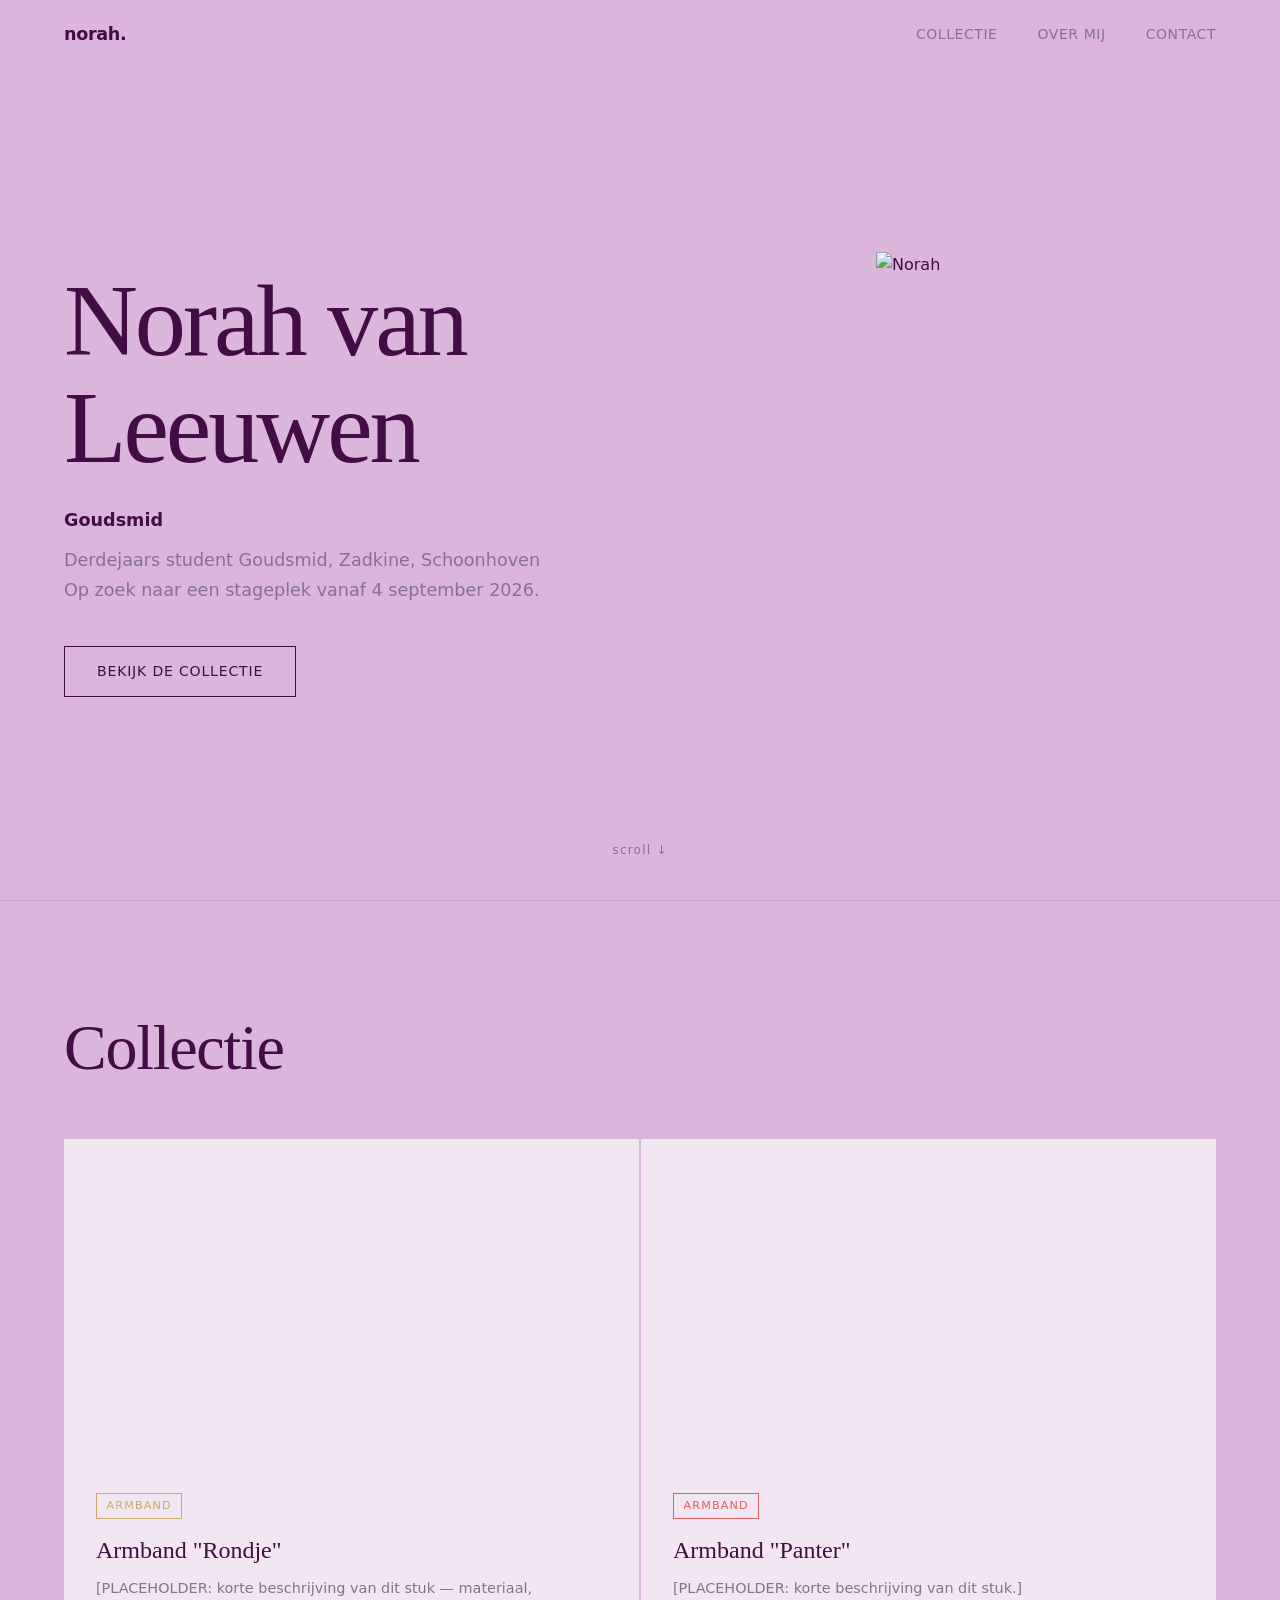
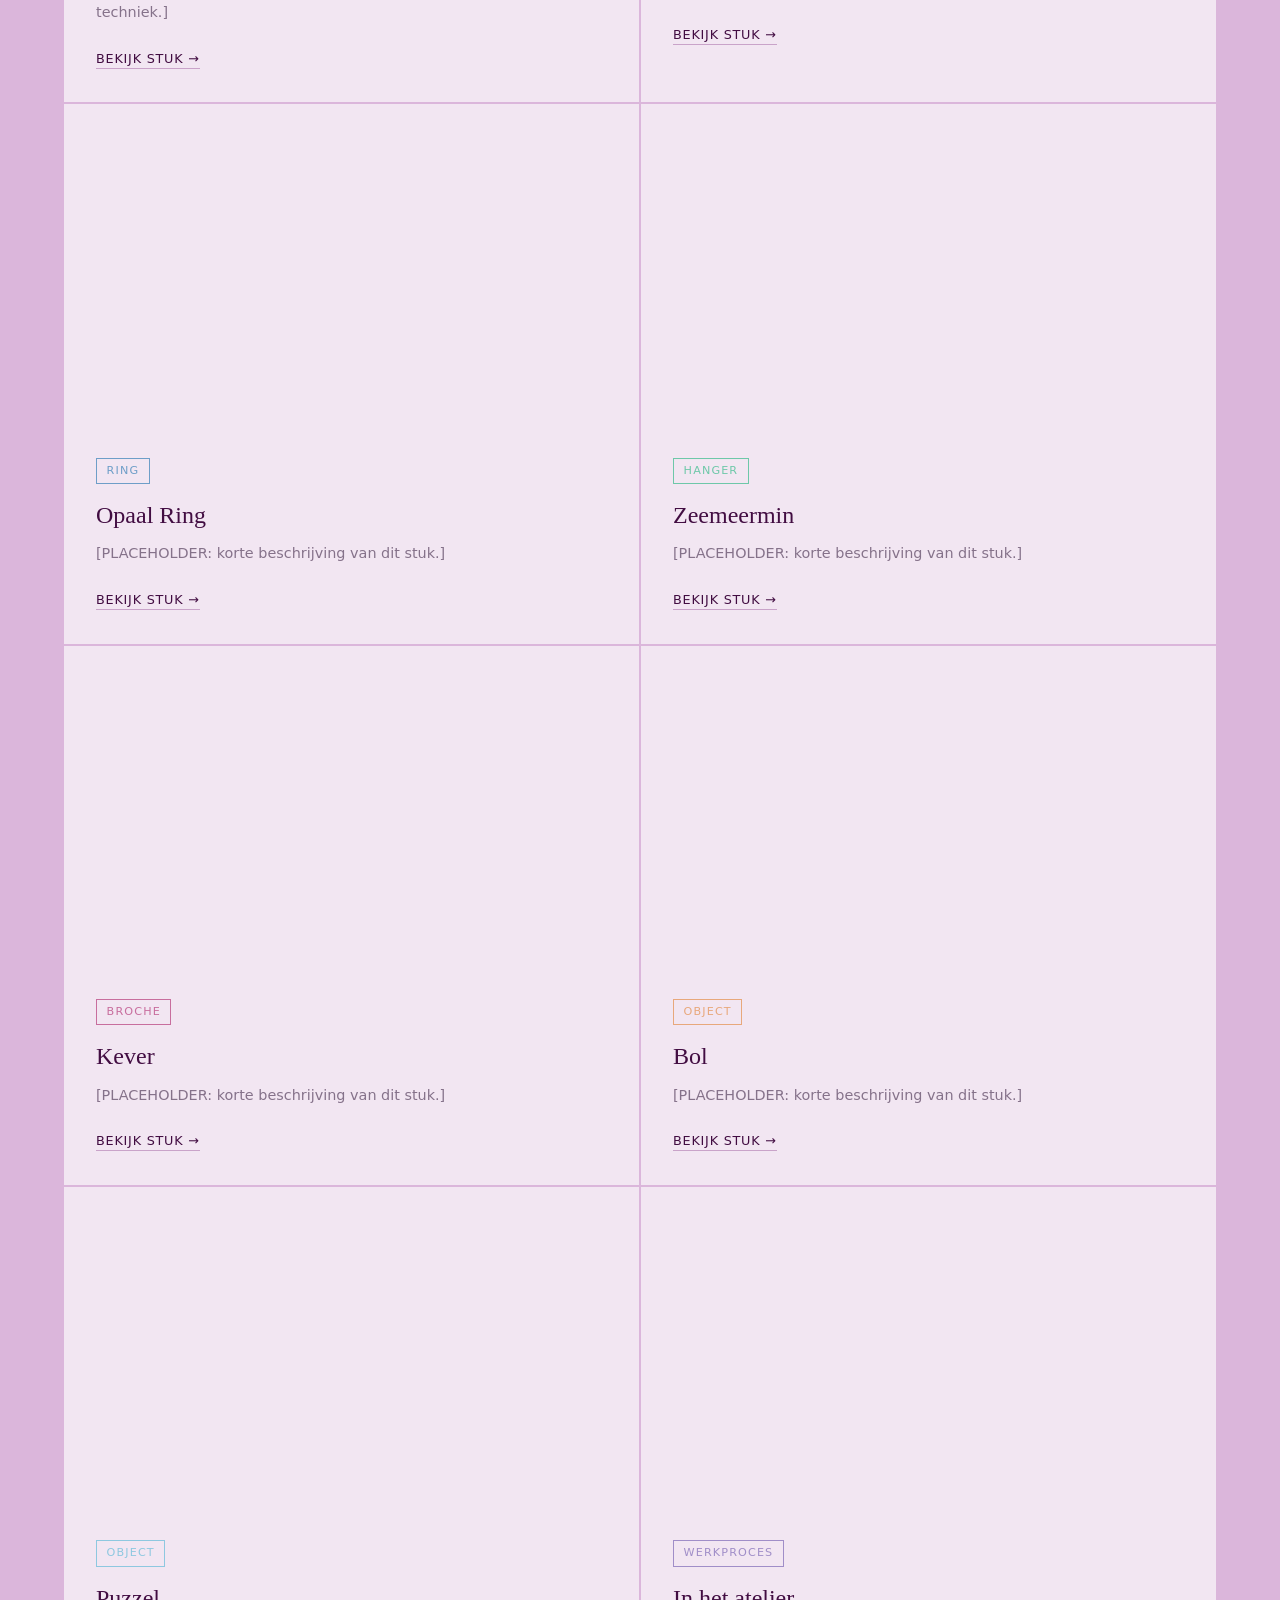
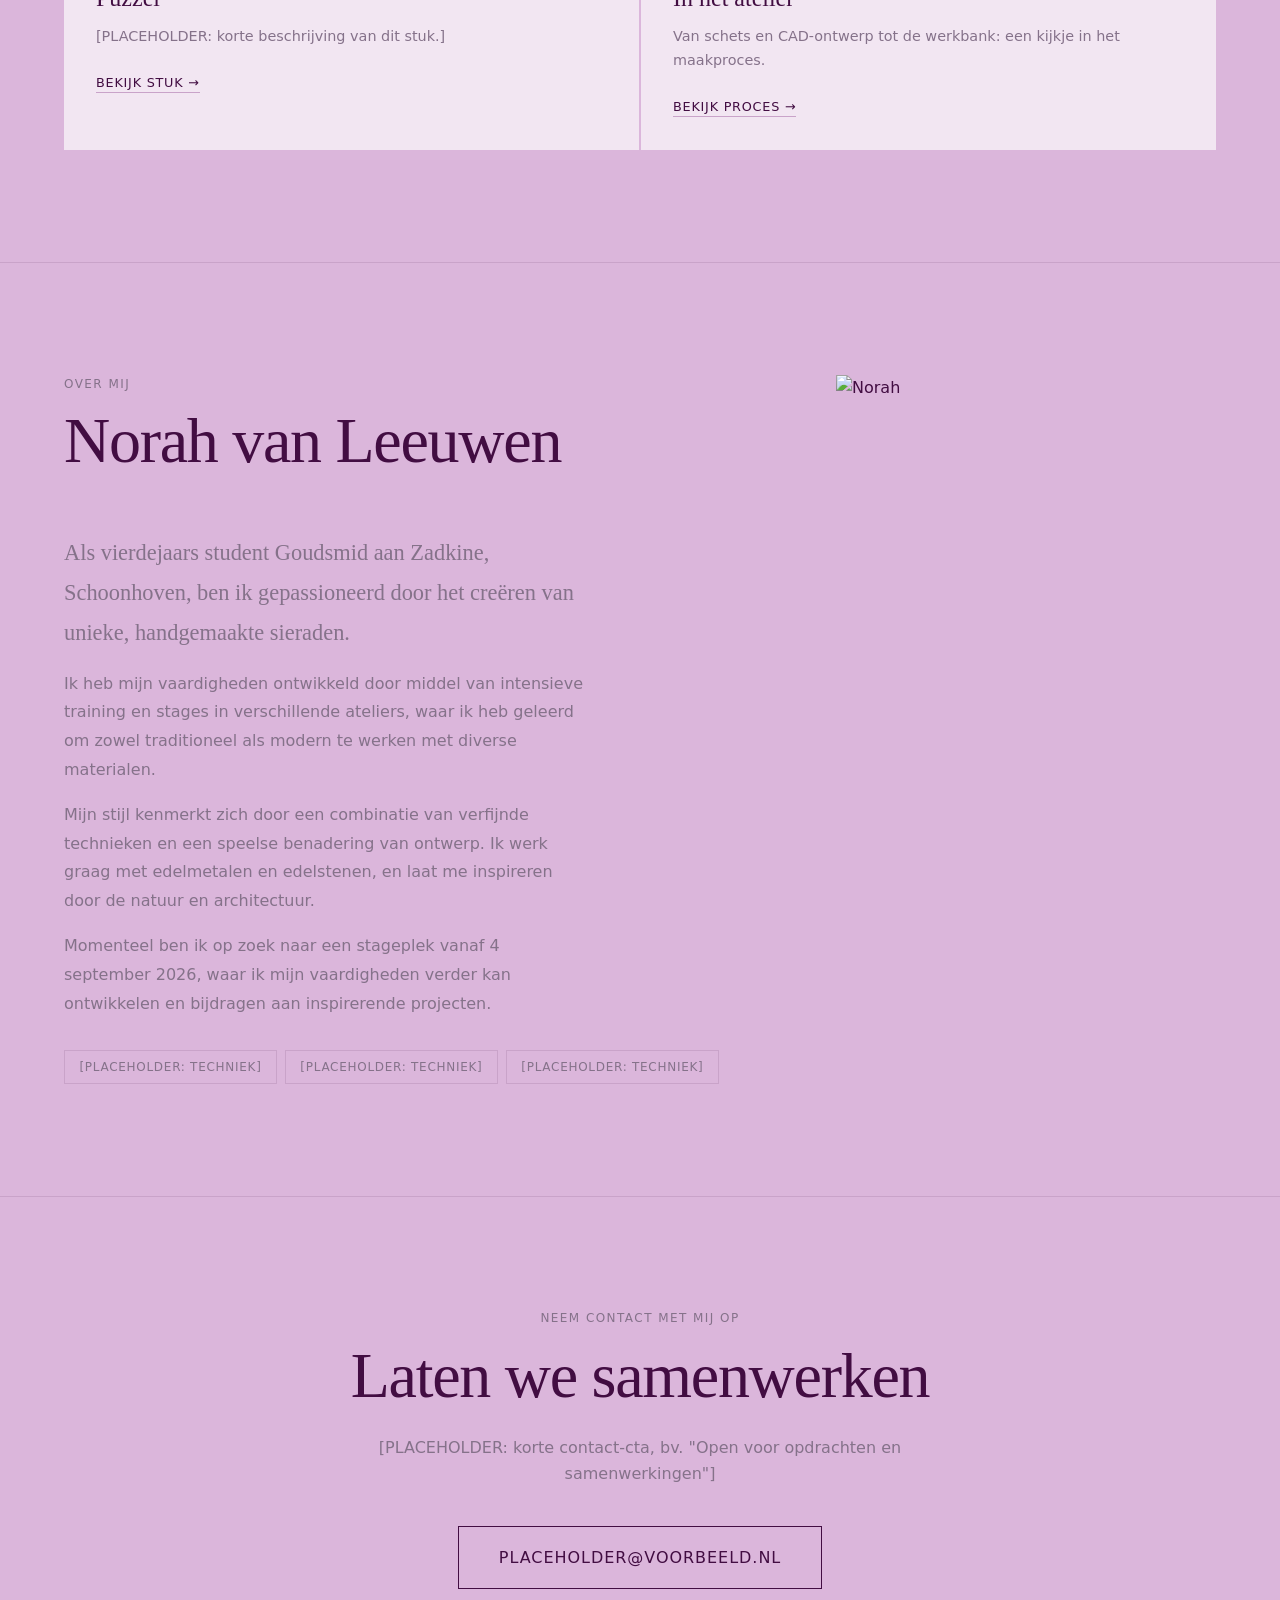
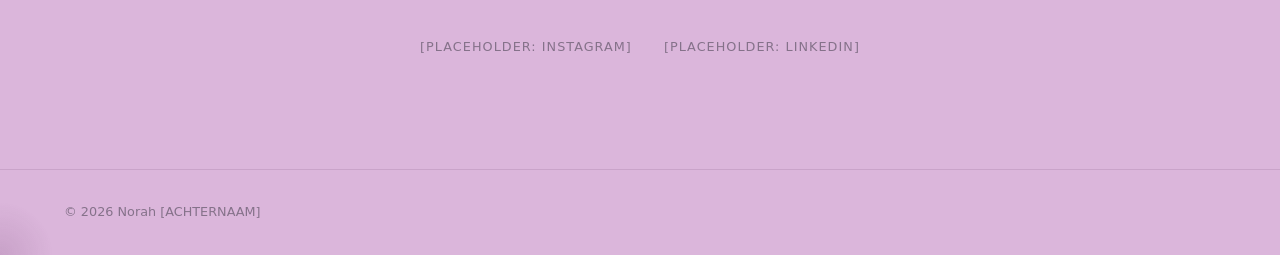
==== index.html @ fa32efac "v1ImgsMissing" ====
<!DOCTYPE html>
<html lang="nl">
   <head>
      <meta charset="UTF-8" />
      <meta name="viewport" content="width=device-width, initial-scale=1.0" />
      <title>Portfolio — Norah [ACHTERNAAM]</title>
      <link rel="stylesheet" href="style.css" />
   </head>
   <body>
      <!-- NAV -->
      <nav>
         <span class="nav-logo">norah.</span>
         <ul>
<li><a href="index.html#work">Collectie</a></li>
<li><a href="index.html#about">Over mij</a></li>
<li><a href="index.html#contact">Contact</a></li>
         </ul>
      </nav>

<section id="hero">
  <div class="hero-content">
    <h1>Norah van Leeuwen</h1>
    <h2>Goudsmid</h2>
    <p class="hero-sub">Derdejaars student Goudsmid, Zadkine, Schoonhoven
Op zoek naar een stageplek vanaf 4 september 2026.</p>
    <a href="#work" class="btn">Bekijk de collectie</a>
  </div>
  <div style="width: 340px; height: 460px; overflow: hidden; flex-shrink: 0;">
    <img src="imgs/about/norah.jpg" alt="Norah" style="width: 100%; height: 100%; object-fit: cover; object-position: center 50%;">
  </div>
  <div class="hero-scroll">scroll ↓</div>
</section>

      <!-- WORK -->
      <section id="work">
         <div class="section-header">
            <h2>Collectie</h2>
         </div>
         <div class="projects-grid">
            <article class="project-card" style="--accent: #c8a96e;" onclick="location.href='armband-rondje.html'">
               <div class="project-img" style="background-image: url('imgs/armband-rondje.jpeg');"></div>
               <div class="project-info">
                  <span class="project-tag">Armband</span>
                  <h3>Armband "Rondje"</h3>
                  <p>[PLACEHOLDER: korte beschrijving van dit stuk — materiaal, techniek.]</p>
                  <span class="project-link">Bekijk stuk →</span>
               </div>
            </article>
            <article class="project-card" style="--accent: #e06060;" onclick="location.href='armband-panter.html'">
               <div class="project-img" style="background-image: url('imgs/armband-panter.jpeg');"></div>
               <div class="project-info">
                  <span class="project-tag">Armband</span>
                  <h3>Armband "Panter"</h3>
                  <p>[PLACEHOLDER: korte beschrijving van dit stuk.]</p>
                  <span class="project-link">Bekijk stuk →</span>
               </div>
            </article>
            <article class="project-card" style="--accent: #6e9ec8;" onclick="location.href='opaal-ring.html'">
               <div class="project-img" style="background-image: url('imgs/opaal-ring.jpeg');"></div>
               <div class="project-info">
                  <span class="project-tag">Ring</span>
                  <h3>Opaal Ring</h3>
                  <p>[PLACEHOLDER: korte beschrijving van dit stuk.]</p>
                  <span class="project-link">Bekijk stuk →</span>
               </div>
            </article>
            <article class="project-card" style="--accent: #6ec8a9;" onclick="location.href='zeemeermin.html'">
               <div class="project-img" style="background-image: url('imgs/zeemeermin.jpeg');"></div>
               <div class="project-info">
                  <span class="project-tag">Hanger</span>
                  <h3>Zeemeermin</h3>
                  <p>[PLACEHOLDER: korte beschrijving van dit stuk.]</p>
                  <span class="project-link">Bekijk stuk →</span>
               </div>
            </article>
            <article class="project-card" style="--accent: #c86e9e;" onclick="location.href='kever.html'">
               <div class="project-img" style="background-image: url('imgs/kever.JPG');"></div>
               <div class="project-info">
                  <span class="project-tag">Broche</span>
                  <h3>Kever</h3>
                  <p>[PLACEHOLDER: korte beschrijving van dit stuk.]</p>
                  <span class="project-link">Bekijk stuk →</span>
               </div>
            </article>
            <article class="project-card" style="--accent: #e8a87c;" onclick="location.href='bol.html'">
               <div class="project-img" style="background-image: url('imgs/bol.jpeg');"></div>
               <div class="project-info">
                  <span class="project-tag">Object</span>
                  <h3>Bol</h3>
                  <p>[PLACEHOLDER: korte beschrijving van dit stuk.]</p>
                  <span class="project-link">Bekijk stuk →</span>
               </div>
            </article>
            <article class="project-card" style="--accent: #8ec8e0;" onclick="location.href='puzzel.html'">
               <div class="project-img" style="background-image: url('imgs/puzzel.jpeg');"></div>
               <div class="project-info">
                  <span class="project-tag">Object</span>
                  <h3>Puzzel</h3>
                  <p>[PLACEHOLDER: korte beschrijving van dit stuk.]</p>
                  <span class="project-link">Bekijk stuk →</span>
               </div>
            </article>
            <article class="project-card" style="--accent: #a08ec8;" onclick="location.href='proces.html'">
               <div class="project-img" style="background-image: url('imgs/norah-working.jpeg');"></div>
               <div class="project-info">
                  <span class="project-tag">Werkproces</span>
                  <h3>In het atelier</h3>
                  <p>Van schets en CAD-ontwerp tot de werkbank: een kijkje in het maakproces.</p>
                  <span class="project-link">Bekijk proces →</span>
               </div>
            </article>
         </div>
      </section>
      <!-- ABOUT -->
      <section id="about">
         <div class="about-inner">
            <div class="about-text">
               <div class="section-header">
                  <span class="label">Over mij</span>
                  <h2>Norah van Leeuwen</h2>
               </div>
               <p class="about-lead">Als vierdejaars student Goudsmid aan Zadkine, Schoonhoven, ben ik gepassioneerd door het creëren van unieke, handgemaakte sieraden.</p>
               <p>Ik heb mijn vaardigheden ontwikkeld door middel van intensieve training en stages in verschillende ateliers, waar ik heb geleerd om zowel traditioneel als modern te werken met diverse materialen.</p>
               <p>Mijn stijl kenmerkt zich door een combinatie van verfijnde technieken en een speelse benadering van ontwerp. Ik werk graag met edelmetalen en edelstenen, en laat me inspireren door de natuur en architectuur.</p>
               <p>Momenteel ben ik op zoek naar een stageplek vanaf 4 september 2026, waar ik mijn vaardigheden verder kan ontwikkelen en bijdragen aan inspirerende projecten.</p>
               <div class="skills">
                  <span>[PLACEHOLDER: techniek]</span>
                  <span>[PLACEHOLDER: techniek]</span>
                  <span>[PLACEHOLDER: techniek]</span>
               </div>
            </div>
            <div style="width: 380px; height: 500px; overflow: hidden; position: sticky; top: 6rem;">
               <img src="imgs/norah-working.jpeg" alt="Norah" style="width: 100%; height: 100%; object-fit: cover; object-position: center 50%;">
            </div>
         </div>
      </section>
      <!-- CONTACT -->
      <section id="contact">
         <div class="contact-inner">
            <div class="section-header">
               <span class="label">Neem contact met mij op</span>
               <h2>Laten we samenwerken</h2>
            </div>
            <p class="contact-sub">[PLACEHOLDER: korte contact-cta, bv. "Open voor opdrachten en samenwerkingen"]</p>
            <a href="mailto:PLACEHOLDER@voorbeeld.nl" class="btn btn-large">PLACEHOLDER@voorbeeld.nl</a>
            <div class="socials">
               <a href="#">[PLACEHOLDER: Instagram]</a>
               <a href="#">[PLACEHOLDER: LinkedIn]</a>
            </div>
         </div>
      </section>
      <footer>
         <span>© 2026 Norah [ACHTERNAAM]</span>
      </footer>
      <script src="script.js"></script>
   </body>
</html>
---- style.css ----
/* ── Reset & base ── */
*, *::before, *::after { box-sizing: border-box; margin: 0; padding: 0; }

:root {
  --bg: #dbb6db;
  --bg-2: #f2e6f2;
  --bg-3: #ecd3ec;
  --text: #420d42;
  --muted: #85728a;
  --border: #c9a3c9;
  --accent: #c8a96e;
  --font-sans: 'Inter', system-ui, -apple-system, sans-serif;
  --font-serif: 'Georgia', 'Times New Roman', serif;
}

html {
  scroll-behavior: smooth;
  overflow-x: hidden;
}

body {
  background: var(--bg);
  color: var(--text);
  font-family: var(--font-sans);
  font-size: 16px;
  line-height: 1.6;
  overflow-x: hidden;
}

/* ── Nav ── */
nav {
  position: fixed;
  top: 0; left: 0; right: 0;
  z-index: 100;
  display: flex;
  justify-content: space-between;
  align-items: center;
  padding: 1.25rem 4rem;
  background: rgba(219, 182, 219, 0.85);
  backdrop-filter: blur(12px);
  border-bottom: 1px solid transparent;
  transition: border-color 0.3s;
}

nav.scrolled { border-bottom-color: var(--border); }

.nav-logo {
  font-size: 1.1rem;
  font-weight: 600;
  letter-spacing: -0.02em;
  color: var(--text);
}

nav ul {
  display: flex;
  gap: 2.5rem;
  list-style: none;
}

nav a {
  color: var(--muted);
  text-decoration: none;
  font-size: 0.875rem;
  letter-spacing: 0.04em;
  text-transform: uppercase;
  transition: color 0.2s;
}

nav a:hover { color: var(--text); }

/* ── Shared ── */
.label {
  display: block;
  font-size: 0.75rem;
  letter-spacing: 0.12em;
  text-transform: uppercase;
  color: var(--muted);
  margin-bottom: 0.75rem;
}

.section-header { margin-bottom: 3.5rem; }
.section-header h2 {
  font-family: var(--font-serif);
  font-size: clamp(2.5rem, 5vw, 4rem);
  font-weight: normal;
  line-height: 1.1;
  letter-spacing: -0.02em;
}

.btn {
  display: inline-block;
  padding: 0.85rem 2rem;
  border: 1px solid var(--text);
  color: var(--text);
  text-decoration: none;
  font-size: 0.875rem;
  letter-spacing: 0.06em;
  text-transform: uppercase;
  transition: background 0.2s, color 0.2s;
}

.btn:hover {
  background: var(--text);
  color: var(--bg);
}

.btn-large {
  font-size: 1rem;
  padding: 1.1rem 2.5rem;
}

.placeholder {
  background: var(--bg-3);
  border: 1px solid var(--border);
}

/* ── Hero ── */
#hero {
  min-height: 100vh;
  display: flex;
  flex-direction: row;
  align-items: center;
  justify-content: space-between;
  gap: 4rem;
  padding: 8rem 4rem 4rem;
  position: relative;
}

.hero-content { max-width: 600px; }

.hero-eyebrow {
  font-size: 0.8rem;
  letter-spacing: 0.14em;
  text-transform: uppercase;
  color: var(--accent);
  margin-bottom: 1.5rem;
}

#hero h1 {
  font-family: var(--font-serif);
  font-size: clamp(3rem, 8vw, 7rem);
  font-weight: normal;
  line-height: 1.05;
  letter-spacing: -0.03em;
  margin-bottom: 1.5rem;
}

#hero h2 {
  font-size: 1.1rem;
  font-weight: 600;
  margin-bottom: 0.75rem;
  color: var(--text);
}

#hero h1 em {
  font-style: italic;
  color: var(--accent);
}

.hero-sub {
  font-size: 1.1rem;
  color: var(--muted);
  max-width: 480px;
  margin-bottom: 2.5rem;
  line-height: 1.7;
}

.hero-scroll {
  position: absolute;
  bottom: 2.5rem;
  left: 50%;
  transform: translateX(-50%);
  font-size: 0.75rem;
  letter-spacing: 0.1em;
  color: var(--muted);
  animation: bob 2s ease-in-out infinite;
}

@keyframes bob {
  0%, 100% { transform: translateX(-50%) translateY(0); }
  50% { transform: translateX(-50%) translateY(6px); }
}

/* ── Work ── */
#work {
  padding: 7rem 4rem;
  border-top: 1px solid var(--border);
}

.projects-grid {
  display: grid;
  grid-template-columns: repeat(2, 1fr);
  gap: 2px;
}

.projects-grid .project-card:last-child:nth-child(odd) {
  grid-column: span 2;
}

.project-card {
  background: var(--bg-2);
  overflow: hidden;
  transition: background 0.3s;
  cursor: pointer;
  position: relative;
}

.project-card:hover { background: var(--bg-3); }

.project-img {
  width: 100%;
  aspect-ratio: 16/9;
  transition: transform 0.4s ease;
  background-size: cover;
  background-position: center;
}

.project-card:hover .project-img { transform: scale(1.02); }

.project-info { padding: 1.75rem 2rem 2rem; }

.project-tag {
  display: inline-block;
  font-size: 0.7rem;
  letter-spacing: 0.1em;
  text-transform: uppercase;
  color: var(--accent);
  margin-bottom: 0.75rem;
  border: 1px solid var(--accent);
  padding: 0.2rem 0.6rem;
}

.project-info h3 {
  font-family: var(--font-serif);
  font-size: 1.5rem;
  font-weight: normal;
  margin-bottom: 0.5rem;
}

.project-info p {
  font-size: 0.9rem;
  color: var(--muted);
  line-height: 1.65;
  margin-bottom: 1.25rem;
}

.project-link {
  font-size: 0.8rem;
  letter-spacing: 0.06em;
  color: var(--text);
  text-decoration: none;
  text-transform: uppercase;
  border-bottom: 1px solid var(--border);
  padding-bottom: 2px;
  transition: border-color 0.2s, color 0.2s;
}

.project-link:hover {
  color: var(--accent);
  border-color: var(--accent);
}

/* ── About ── */
#about {
  padding: 7rem 4rem;
  border-top: 1px solid var(--border);
}

.about-inner {
  display: grid;
  grid-template-columns: 1fr 380px;
  gap: 5rem;
  align-items: start;
}

.about-lead {
  font-family: var(--font-serif);
  font-size: 1.4rem;
  line-height: 1.5;
  margin-bottom: 1.5rem;
  color: var(--text);
}

.about-text p {
  color: var(--muted);
  line-height: 1.8;
  margin-bottom: 1rem;
  max-width: 520px;
}

.skills {
  display: flex;
  flex-wrap: wrap;
  gap: 0.5rem;
  margin-top: 2rem;
}

.skills span {
  font-size: 0.75rem;
  letter-spacing: 0.06em;
  text-transform: uppercase;
  padding: 0.4rem 0.9rem;
  border: 1px solid var(--border);
  color: var(--muted);
}

/* ── Contact ── */
#contact {
  padding: 7rem 4rem;
  border-top: 1px solid var(--border);
  text-align: center;
}

.contact-inner { max-width: 640px; margin: 0 auto; }
.contact-inner .section-header { margin-bottom: 1.5rem; }

.contact-sub {
  color: var(--muted);
  margin-bottom: 2.5rem;
  font-size: 1rem;
}

.socials {
  display: flex;
  justify-content: center;
  gap: 2rem;
  margin-top: 3rem;
}

.socials a {
  font-size: 0.8rem;
  letter-spacing: 0.08em;
  text-transform: uppercase;
  color: var(--muted);
  text-decoration: none;
  transition: color 0.2s;
}

.socials a:hover { color: var(--text); }

/* ── Footer ── */
footer {
  padding: 2rem 4rem;
  border-top: 1px solid var(--border);
  display: flex;
  justify-content: space-between;
  font-size: 0.8rem;
  color: var(--muted);
}

/* ── Scroll reveal ── */
.reveal {
  opacity: 0;
  transform: translateY(28px);
  transition: opacity 0.7s ease, transform 0.7s ease;
}

.reveal.visible {
  opacity: 1;
  transform: none;
}

/* ── Responsive ── */
@media (max-width: 900px) {
  nav { padding: 1.25rem 2rem; }
  #hero, #work, #about, #contact { padding-left: 2rem; padding-right: 2rem; }
  .projects-grid { grid-template-columns: 1fr; }
  .about-inner { grid-template-columns: 1fr; gap: 3rem; }
  footer { padding: 1.5rem 2rem; flex-direction: column; gap: 0.5rem; }
}

@media (max-width: 600px) {
  nav { padding: 1rem 1.5rem; }
  nav ul { gap: 1rem; font-size: 0.75rem; }
  #hero { flex-direction: column; align-items: flex-start; padding-top: 6rem; }
  #hero, #work, #about, #contact { padding-left: 1.5rem; padding-right: 1.5rem; }
  .hero-content { max-width: 100%; }
  .about-inner > div[style] { width: 100% !important; height: 300px !important; position: static !important; }
}

@media (max-width: 600px) {
  nav {
    padding: 1rem 1.5rem;
  }

  nav ul {
    gap: 0.75rem;
    font-size: 0.7rem;
  }

  .nav-logo {
    font-size: 0.9rem;
  }
}

@media (max-width: 900px) {
  .reveal {
    opacity: 1 !important;
    transform: none !important;
  }
}
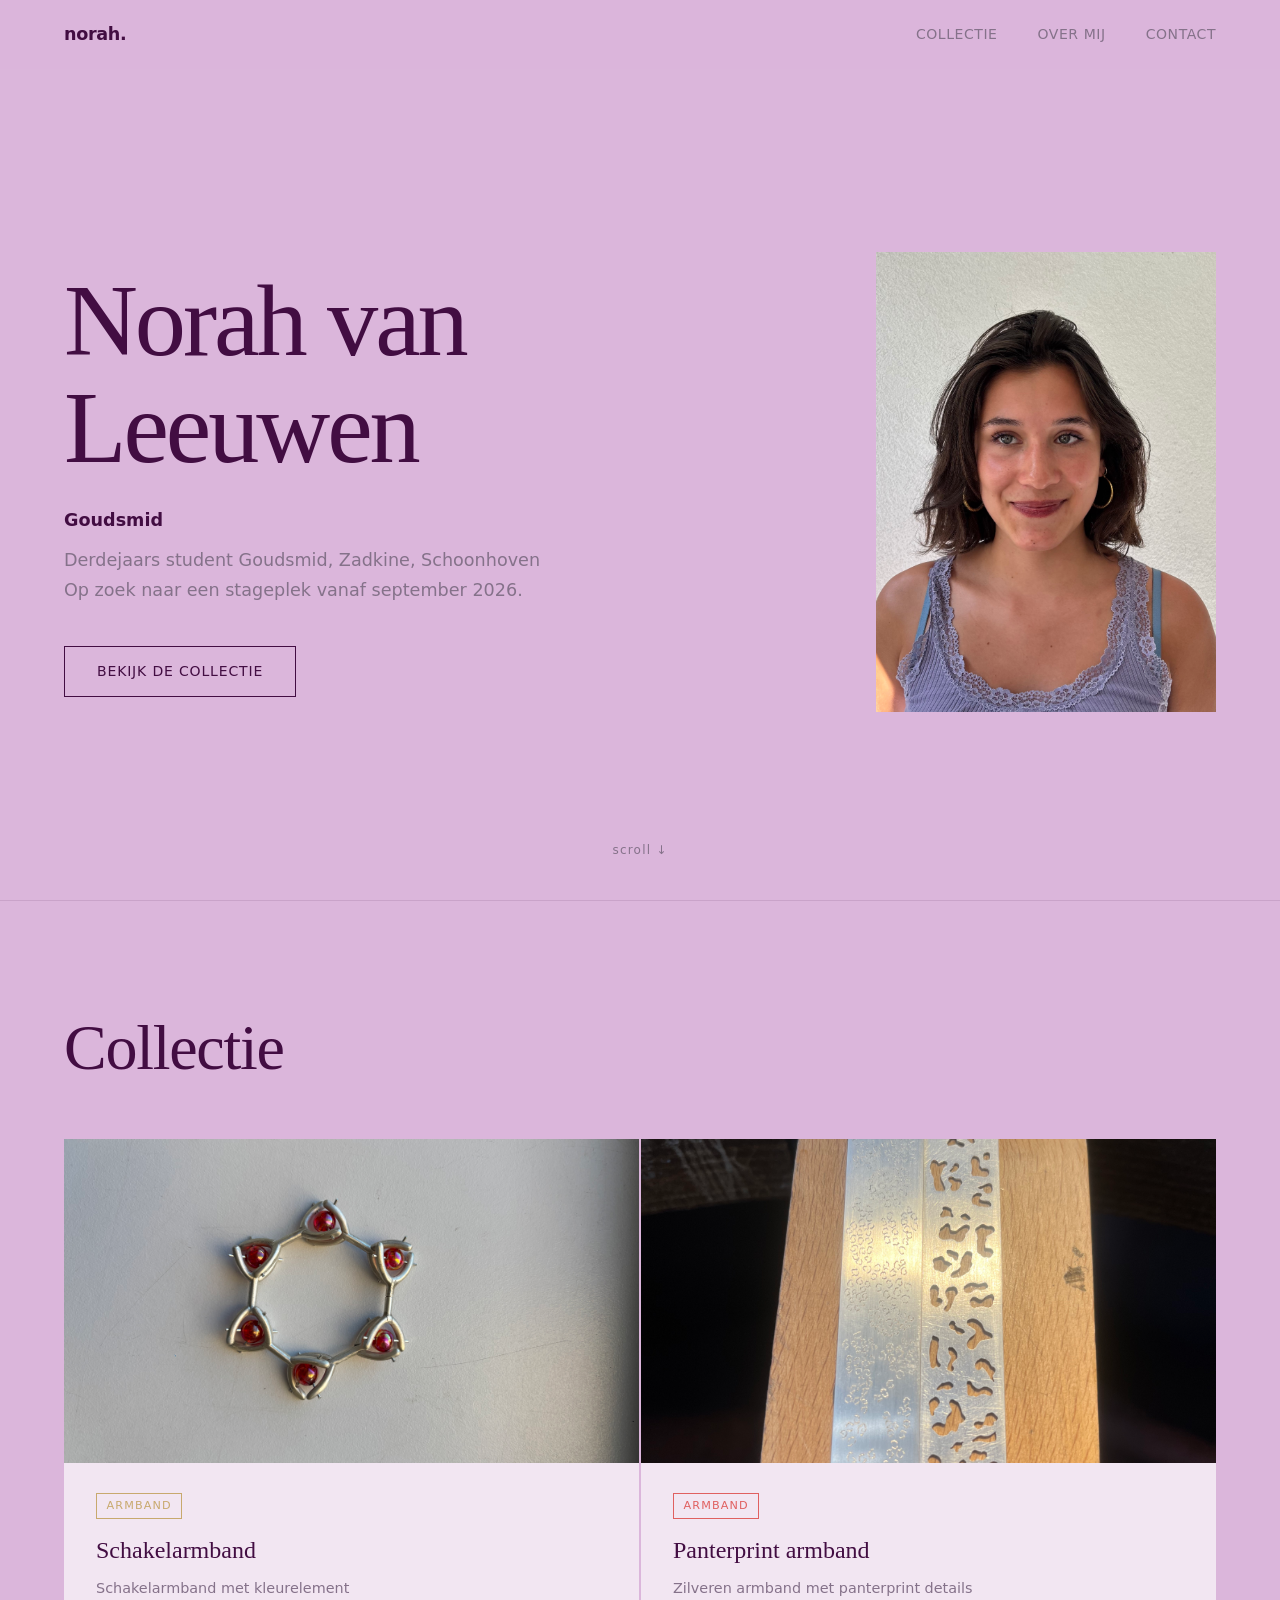
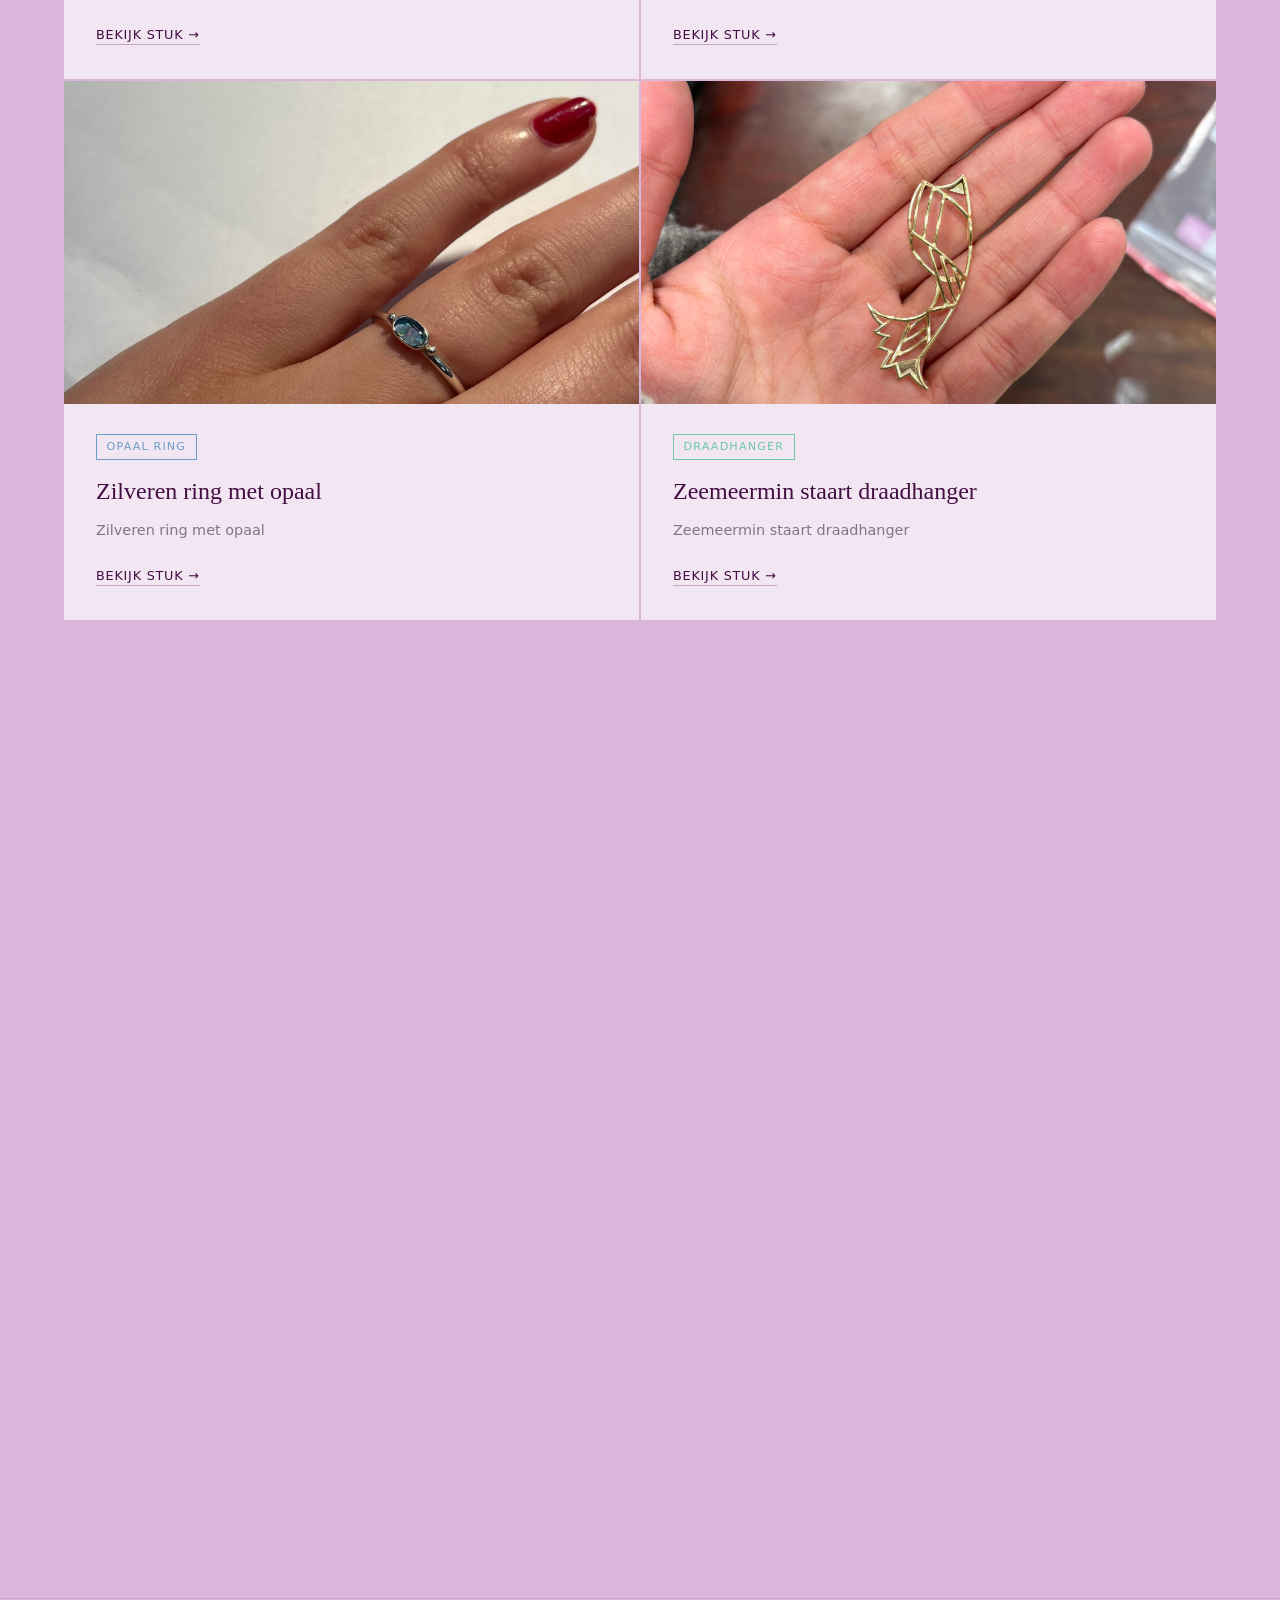
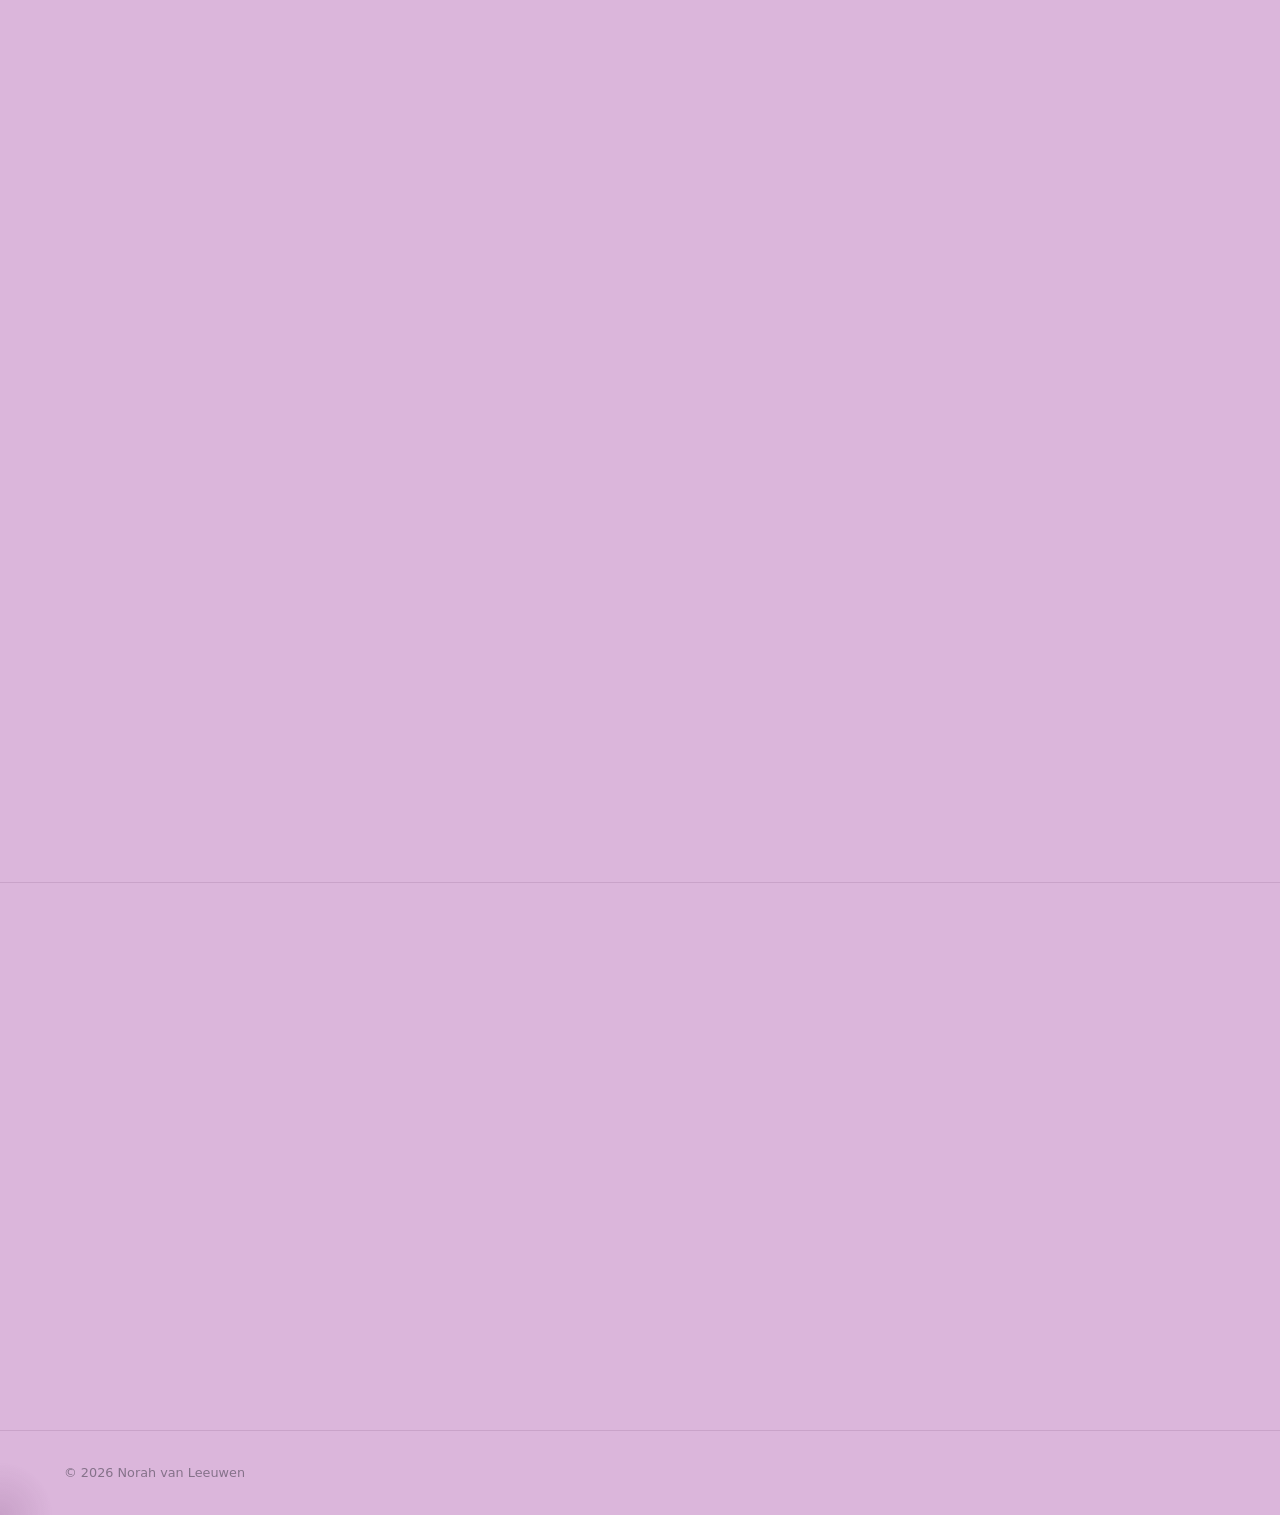
==== commit 5947356a: "v2" ====
--- a/index.html
+++ b/index.html
@@ -3,7 +3,8 @@
    <head>
       <meta charset="UTF-8" />
       <meta name="viewport" content="width=device-width, initial-scale=1.0" />
-      <title>Portfolio — Norah [ACHTERNAAM]</title>
+      <link rel="icon" type="image/png" href="imgs/NL.png" />
+      <title>Portfolio — Norah van Leeuwen</title>
       <link rel="stylesheet" href="style.css" />
    </head>
    <body>
@@ -22,7 +23,7 @@
     <h1>Norah van Leeuwen</h1>
     <h2>Goudsmid</h2>
     <p class="hero-sub">Derdejaars student Goudsmid, Zadkine, Schoonhoven
-Op zoek naar een stageplek vanaf 4 september 2026.</p>
+Op zoek naar een stageplek vanaf september 2026.</p>
     <a href="#work" class="btn">Bekijk de collectie</a>
   </div>
   <div style="width: 340px; height: 460px; overflow: hidden; flex-shrink: 0;">
@@ -41,8 +42,8 @@
                <div class="project-img" style="background-image: url('imgs/armband-rondje.jpeg');"></div>
                <div class="project-info">
                   <span class="project-tag">Armband</span>
-                  <h3>Armband "Rondje"</h3>
-                  <p>[PLACEHOLDER: korte beschrijving van dit stuk — materiaal, techniek.]</p>
+                  <h3>Schakelarmband</h3>
+                  <p>Schakelarmband met kleurelement</p>
                   <span class="project-link">Bekijk stuk →</span>
                </div>
             </article>
@@ -50,62 +51,35 @@
                <div class="project-img" style="background-image: url('imgs/armband-panter.jpeg');"></div>
                <div class="project-info">
                   <span class="project-tag">Armband</span>
-                  <h3>Armband "Panter"</h3>
-                  <p>[PLACEHOLDER: korte beschrijving van dit stuk.]</p>
+                  <h3>Panterprint armband</h3>
+                  <p>Zilveren armband met panterprint details</p>
                   <span class="project-link">Bekijk stuk →</span>
                </div>
             </article>
             <article class="project-card" style="--accent: #6e9ec8;" onclick="location.href='opaal-ring.html'">
                <div class="project-img" style="background-image: url('imgs/opaal-ring.jpeg');"></div>
                <div class="project-info">
-                  <span class="project-tag">Ring</span>
-                  <h3>Opaal Ring</h3>
-                  <p>[PLACEHOLDER: korte beschrijving van dit stuk.]</p>
+                  <span class="project-tag">Opaal ring</span>
+                  <h3>Zilveren ring met opaal</h3>
+                  <p>Zilveren ring met opaal</p>
                   <span class="project-link">Bekijk stuk →</span>
                </div>
             </article>
             <article class="project-card" style="--accent: #6ec8a9;" onclick="location.href='zeemeermin.html'">
                <div class="project-img" style="background-image: url('imgs/zeemeermin.jpeg');"></div>
                <div class="project-info">
-                  <span class="project-tag">Hanger</span>
-                  <h3>Zeemeermin</h3>
-                  <p>[PLACEHOLDER: korte beschrijving van dit stuk.]</p>
-                  <span class="project-link">Bekijk stuk →</span>
-               </div>
-            </article>
-            <article class="project-card" style="--accent: #c86e9e;" onclick="location.href='kever.html'">
-               <div class="project-img" style="background-image: url('imgs/kever.JPG');"></div>
-               <div class="project-info">
-                  <span class="project-tag">Broche</span>
-                  <h3>Kever</h3>
-                  <p>[PLACEHOLDER: korte beschrijving van dit stuk.]</p>
-                  <span class="project-link">Bekijk stuk →</span>
-               </div>
-            </article>
-            <article class="project-card" style="--accent: #e8a87c;" onclick="location.href='bol.html'">
-               <div class="project-img" style="background-image: url('imgs/bol.jpeg');"></div>
-               <div class="project-info">
-                  <span class="project-tag">Object</span>
-                  <h3>Bol</h3>
-                  <p>[PLACEHOLDER: korte beschrijving van dit stuk.]</p>
-                  <span class="project-link">Bekijk stuk →</span>
-               </div>
-            </article>
-            <article class="project-card" style="--accent: #8ec8e0;" onclick="location.href='puzzel.html'">
-               <div class="project-img" style="background-image: url('imgs/puzzel.jpeg');"></div>
-               <div class="project-info">
-                  <span class="project-tag">Object</span>
-                  <h3>Puzzel</h3>
-                  <p>[PLACEHOLDER: korte beschrijving van dit stuk.]</p>
+                  <span class="project-tag">Draadhanger</span>
+                  <h3>Zeemeermin staart draadhanger</h3>
+                  <p>Zeemeermin staart draadhanger</p>
                   <span class="project-link">Bekijk stuk →</span>
                </div>
             </article>
             <article class="project-card" style="--accent: #a08ec8;" onclick="location.href='proces.html'">
-               <div class="project-img" style="background-image: url('imgs/norah-working.jpeg');"></div>
+               <div class="project-img" style="background-image: url('imgs/iha/norah-working.jpeg');"></div>
                <div class="project-info">
                   <span class="project-tag">Werkproces</span>
-                  <h3>In het atelier</h3>
-                  <p>Van schets en CAD-ontwerp tot de werkbank: een kijkje in het maakproces.</p>
+                  <h3>Atelier op school</h3>
+                  <p>Aan het werk in het atelier</p>
                   <span class="project-link">Bekijk proces →</span>
                </div>
             </article>
@@ -119,18 +93,13 @@
                   <span class="label">Over mij</span>
                   <h2>Norah van Leeuwen</h2>
                </div>
-               <p class="about-lead">Als vierdejaars student Goudsmid aan Zadkine, Schoonhoven, ben ik gepassioneerd door het creëren van unieke, handgemaakte sieraden.</p>
+               <p class="about-lead">Als derdejaars student Goudsmid aan Zadkine, Schoonhoven, ben ik gepassioneerd door het creëren van unieke, handgemaakte sieraden.</p>
                <p>Ik heb mijn vaardigheden ontwikkeld door middel van intensieve training en stages in verschillende ateliers, waar ik heb geleerd om zowel traditioneel als modern te werken met diverse materialen.</p>
                <p>Mijn stijl kenmerkt zich door een combinatie van verfijnde technieken en een speelse benadering van ontwerp. Ik werk graag met edelmetalen en edelstenen, en laat me inspireren door de natuur en architectuur.</p>
                <p>Momenteel ben ik op zoek naar een stageplek vanaf 4 september 2026, waar ik mijn vaardigheden verder kan ontwikkelen en bijdragen aan inspirerende projecten.</p>
-               <div class="skills">
-                  <span>[PLACEHOLDER: techniek]</span>
-                  <span>[PLACEHOLDER: techniek]</span>
-                  <span>[PLACEHOLDER: techniek]</span>
-               </div>
             </div>
             <div style="width: 380px; height: 500px; overflow: hidden; position: sticky; top: 6rem;">
-               <img src="imgs/norah-working.jpeg" alt="Norah" style="width: 100%; height: 100%; object-fit: cover; object-position: center 50%;">
+               <img src="imgs/iha/norah-working.jpeg" alt="Norah" style="width: 100%; height: 100%; object-fit: cover; object-position: center 50%;">
             </div>
          </div>
       </section>
@@ -141,17 +110,17 @@
                <span class="label">Neem contact met mij op</span>
                <h2>Laten we samenwerken</h2>
             </div>
-            <p class="contact-sub">[PLACEHOLDER: korte contact-cta, bv. "Open voor opdrachten en samenwerkingen"]</p>
-            <a href="mailto:PLACEHOLDER@voorbeeld.nl" class="btn btn-large">PLACEHOLDER@voorbeeld.nl</a>
+            <p class="contact-sub">Open voor opdrachten en samenwerkingen</p>
+            <a href="tel:+31637705083" class="btn btn-large">06-37705083</a>
+            <a href="mailto:vanleeuwen.norah04@gmail.com" class="btn btn-large">vanleeuwen.norah04@gmail.com</a>
             <div class="socials">
-               <a href="#">[PLACEHOLDER: Instagram]</a>
-               <a href="#">[PLACEHOLDER: LinkedIn]</a>
+               <a href="https://www.instagram.com/norahvanleeuwen/">Instagram</a>
             </div>
          </div>
       </section>
       <footer>
-         <span>© 2026 Norah [ACHTERNAAM]</span>
+         <span>© 2026 Norah van Leeuwen</span>
       </footer>
       <script src="script.js"></script>
    </body>
-</html>
+</html>
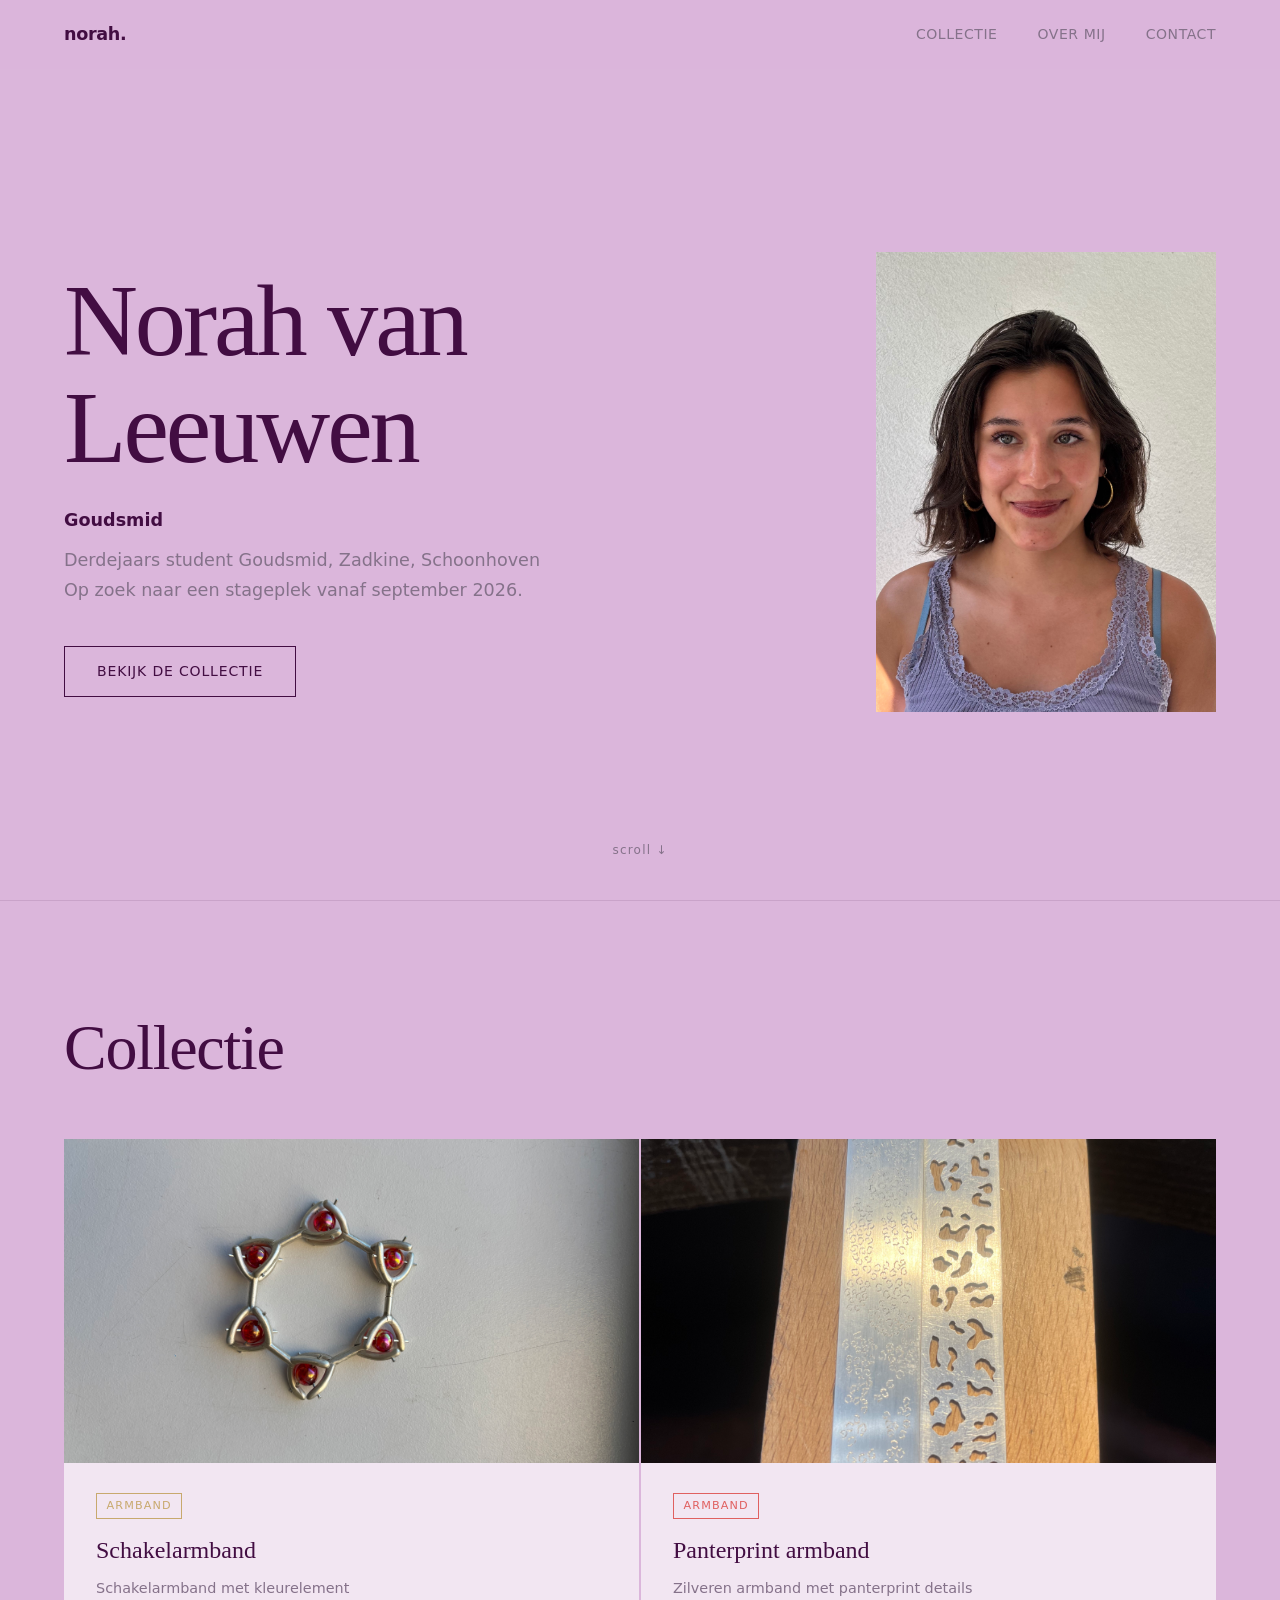
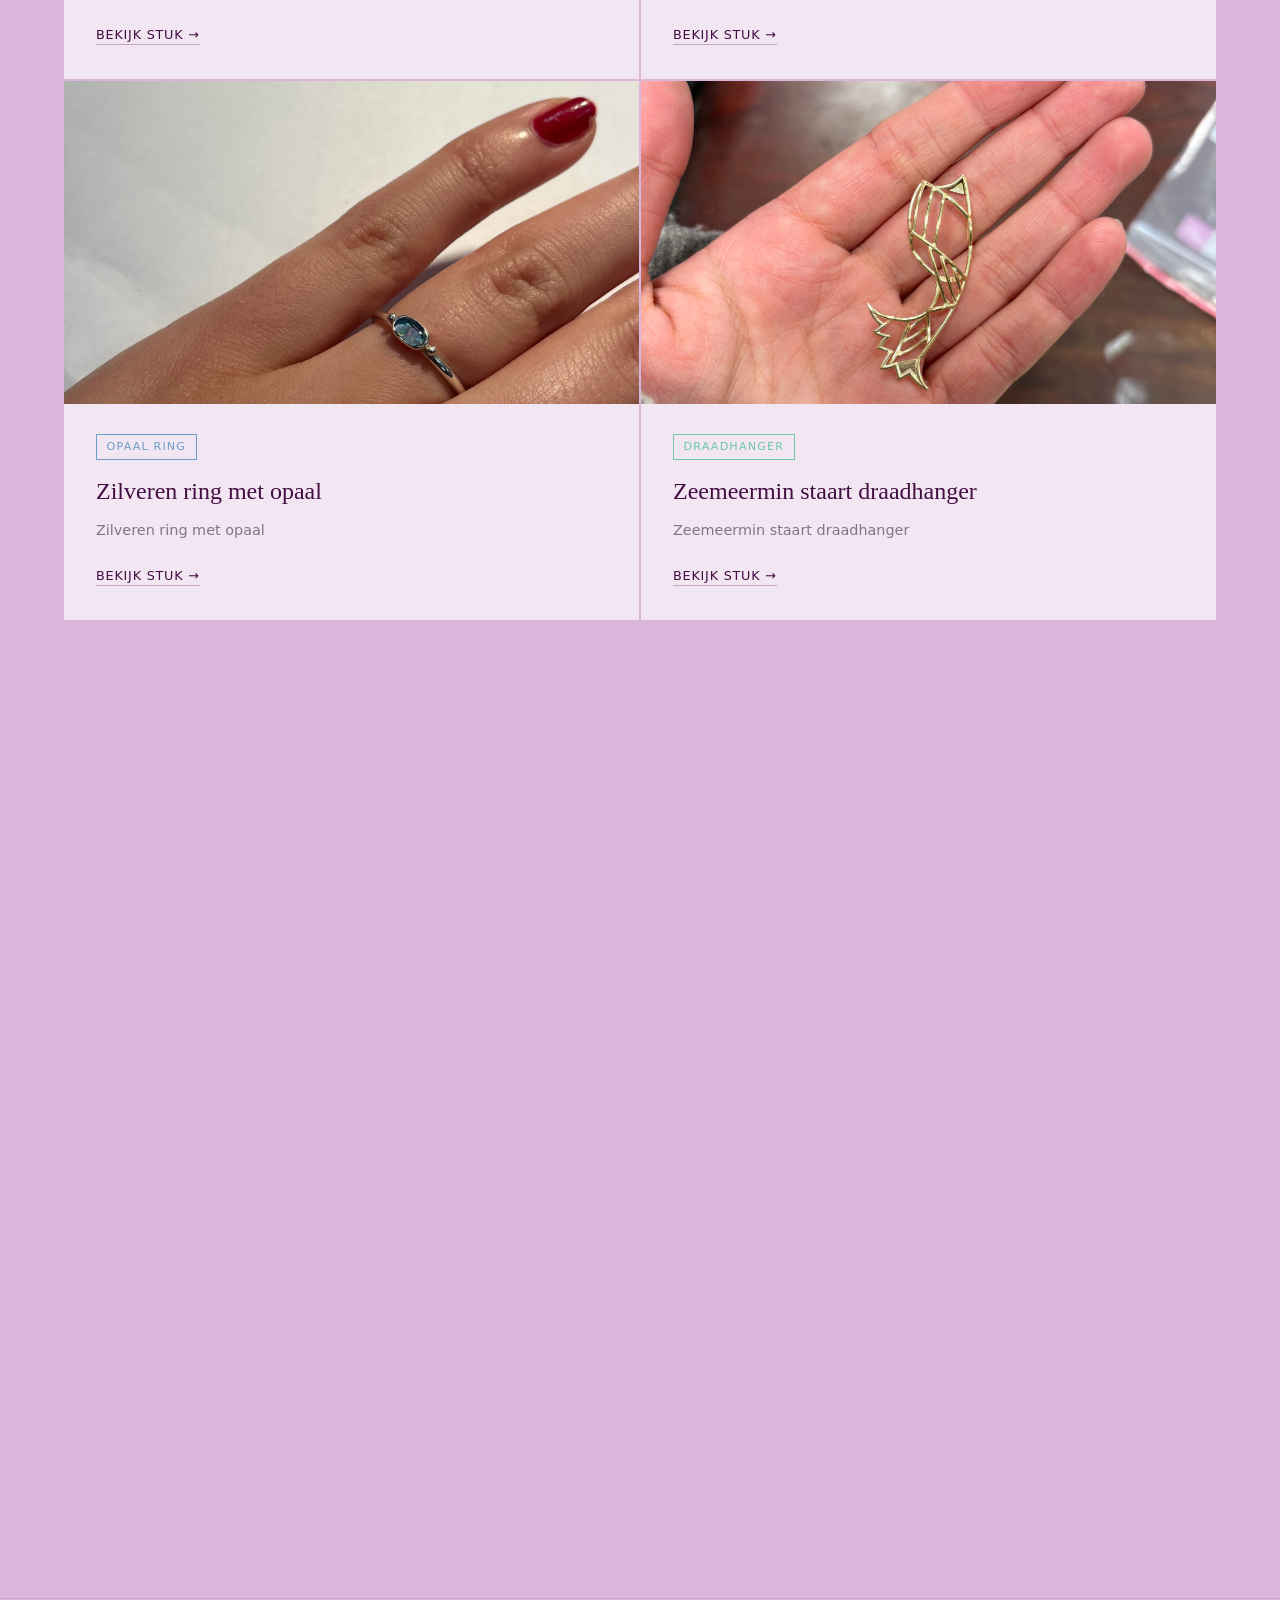
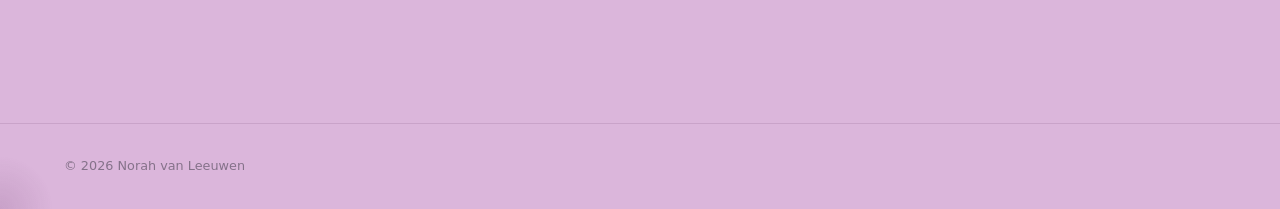
==== commit 3eb2d70d: "Add files via upload" ====
--- a/index.html
+++ b/index.html
@@ -93,10 +93,10 @@
                   <span class="label">Over mij</span>
                   <h2>Norah van Leeuwen</h2>
                </div>
-               <p class="about-lead">Als derdejaars student Goudsmid aan Zadkine, Schoonhoven, ben ik gepassioneerd door het creëren van unieke, handgemaakte sieraden.</p>
-               <p>Ik heb mijn vaardigheden ontwikkeld door middel van intensieve training en stages in verschillende ateliers, waar ik heb geleerd om zowel traditioneel als modern te werken met diverse materialen.</p>
-               <p>Mijn stijl kenmerkt zich door een combinatie van verfijnde technieken en een speelse benadering van ontwerp. Ik werk graag met edelmetalen en edelstenen, en laat me inspireren door de natuur en architectuur.</p>
-               <p>Momenteel ben ik op zoek naar een stageplek vanaf 4 september 2026, waar ik mijn vaardigheden verder kan ontwikkelen en bijdragen aan inspirerende projecten.</p>
+               <p class="about-lead">Als derdejaars student Goudsmid aan Zadkine in Schoonhoven ben ik iemand die graag met mijn handen werkt en nieuwsgierig is naar hoe ik een idee kan omzetten in een mooi, draagbaar sieraad. Ik vind het leuk om te experimenteren, nieuwe technieken te leren en mezelf steeds verder uit te dagen.</p>
+               <p>Tijdens mijn opleiding heb ik ervaring opgedaan met verschillende technieken en materialen. Ik werk nauwkeurig en heb oog voor detail, maar vind het ook belangrijk dat er ruimte blijft voor creativiteit en speelsheid. In mijn ontwerpen combineer ik graag een verfijnde afwerking met een eigenzinnig of verrassend element.</p>
+               <p>Ik haal veel inspiratie uit de natuur, vormen en structuren om mij heen. Ik vind het interessant om te ontdekken hoe een vorm, materiaal of klein detail een sieraad een eigen karakter kan geven.</p>
+               <p>Als goudsmid ben ik leergierig, enthousiast en niet bang om iets opnieuw te proberen wanneer het niet meteen lukt. Ik wil mezelf blijven ontwikkelen en ben benieuwd naar verschillende manieren van werken binnen het vak. Daarom ben ik vanaf september 2026 op zoek naar een stageplek waar ik veel kan leren, mijn vaardigheden verder kan ontwikkelen en tegelijkertijd met enthousiasme kan bijdragen aan het atelier.</p>
             </div>
             <div style="width: 380px; height: 500px; overflow: hidden; position: sticky; top: 6rem;">
                <img src="imgs/iha/norah-working.jpeg" alt="Norah" style="width: 100%; height: 100%; object-fit: cover; object-position: center 50%;">
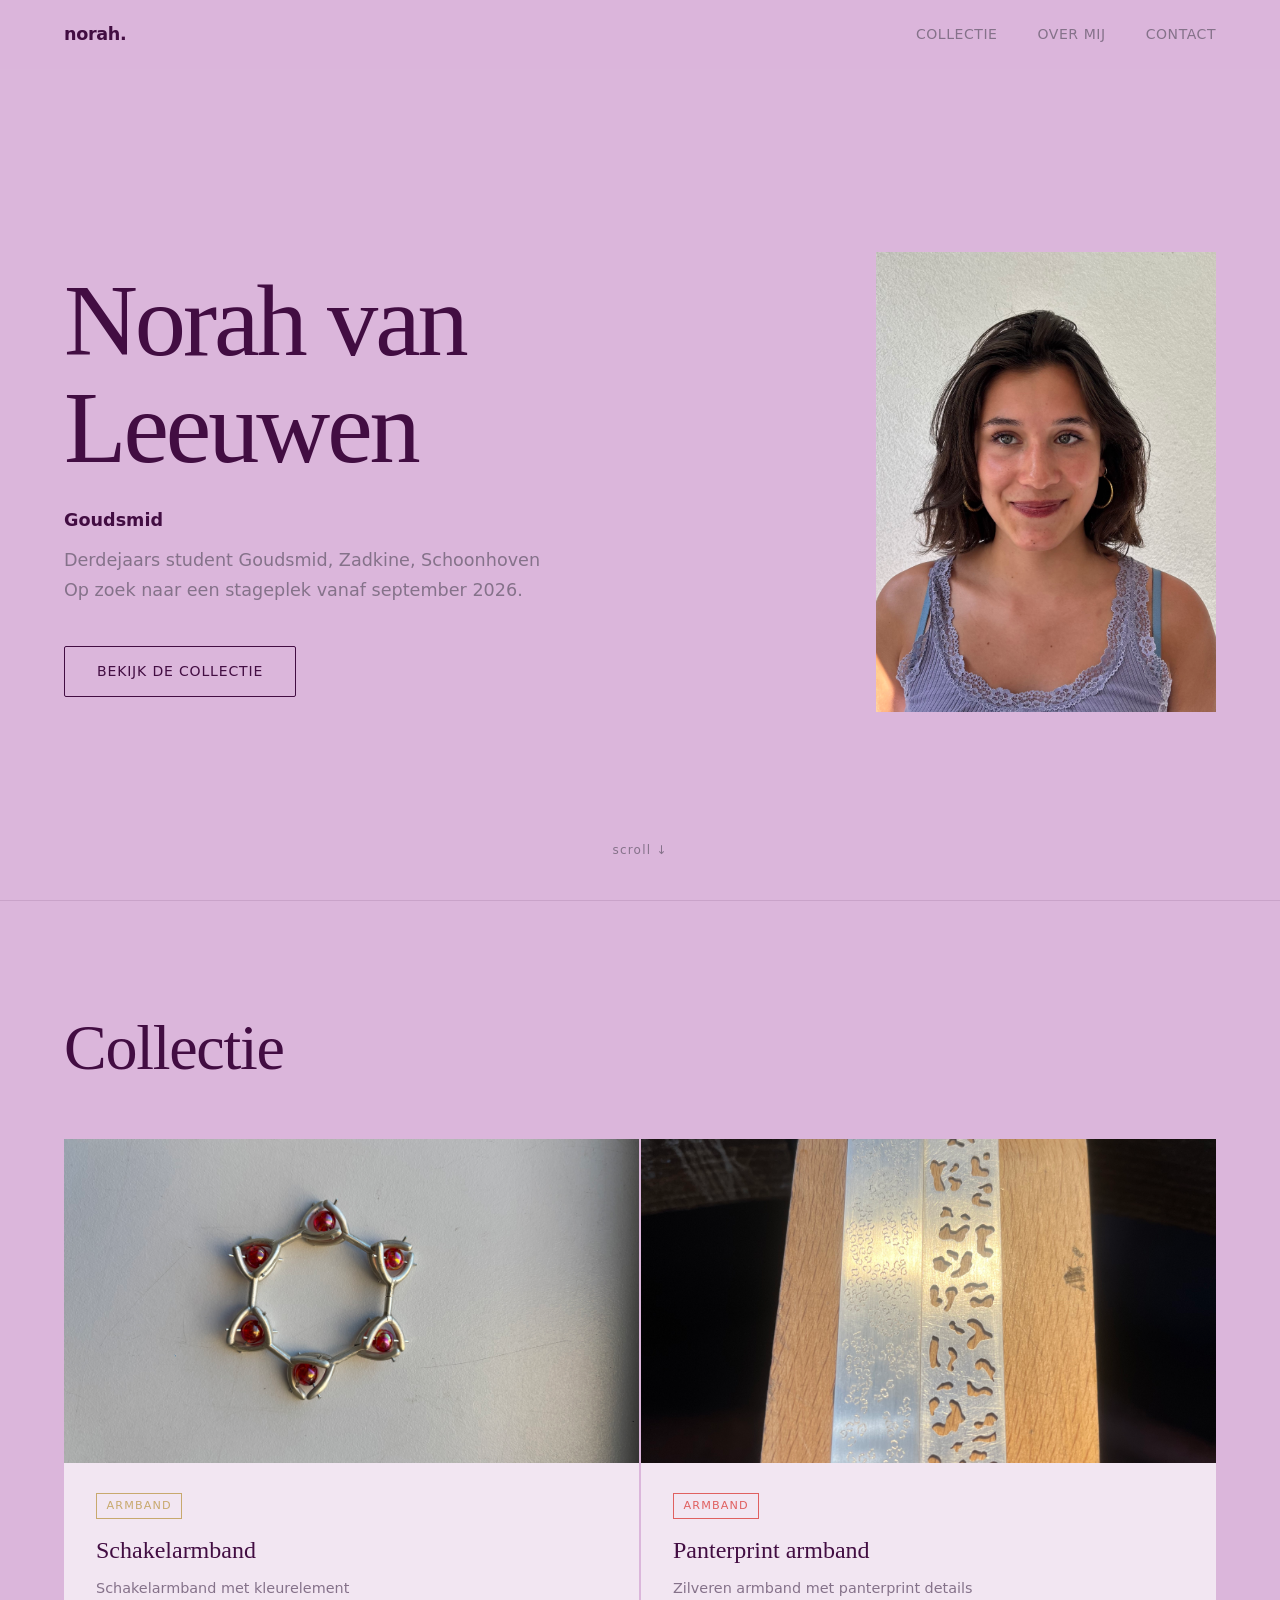
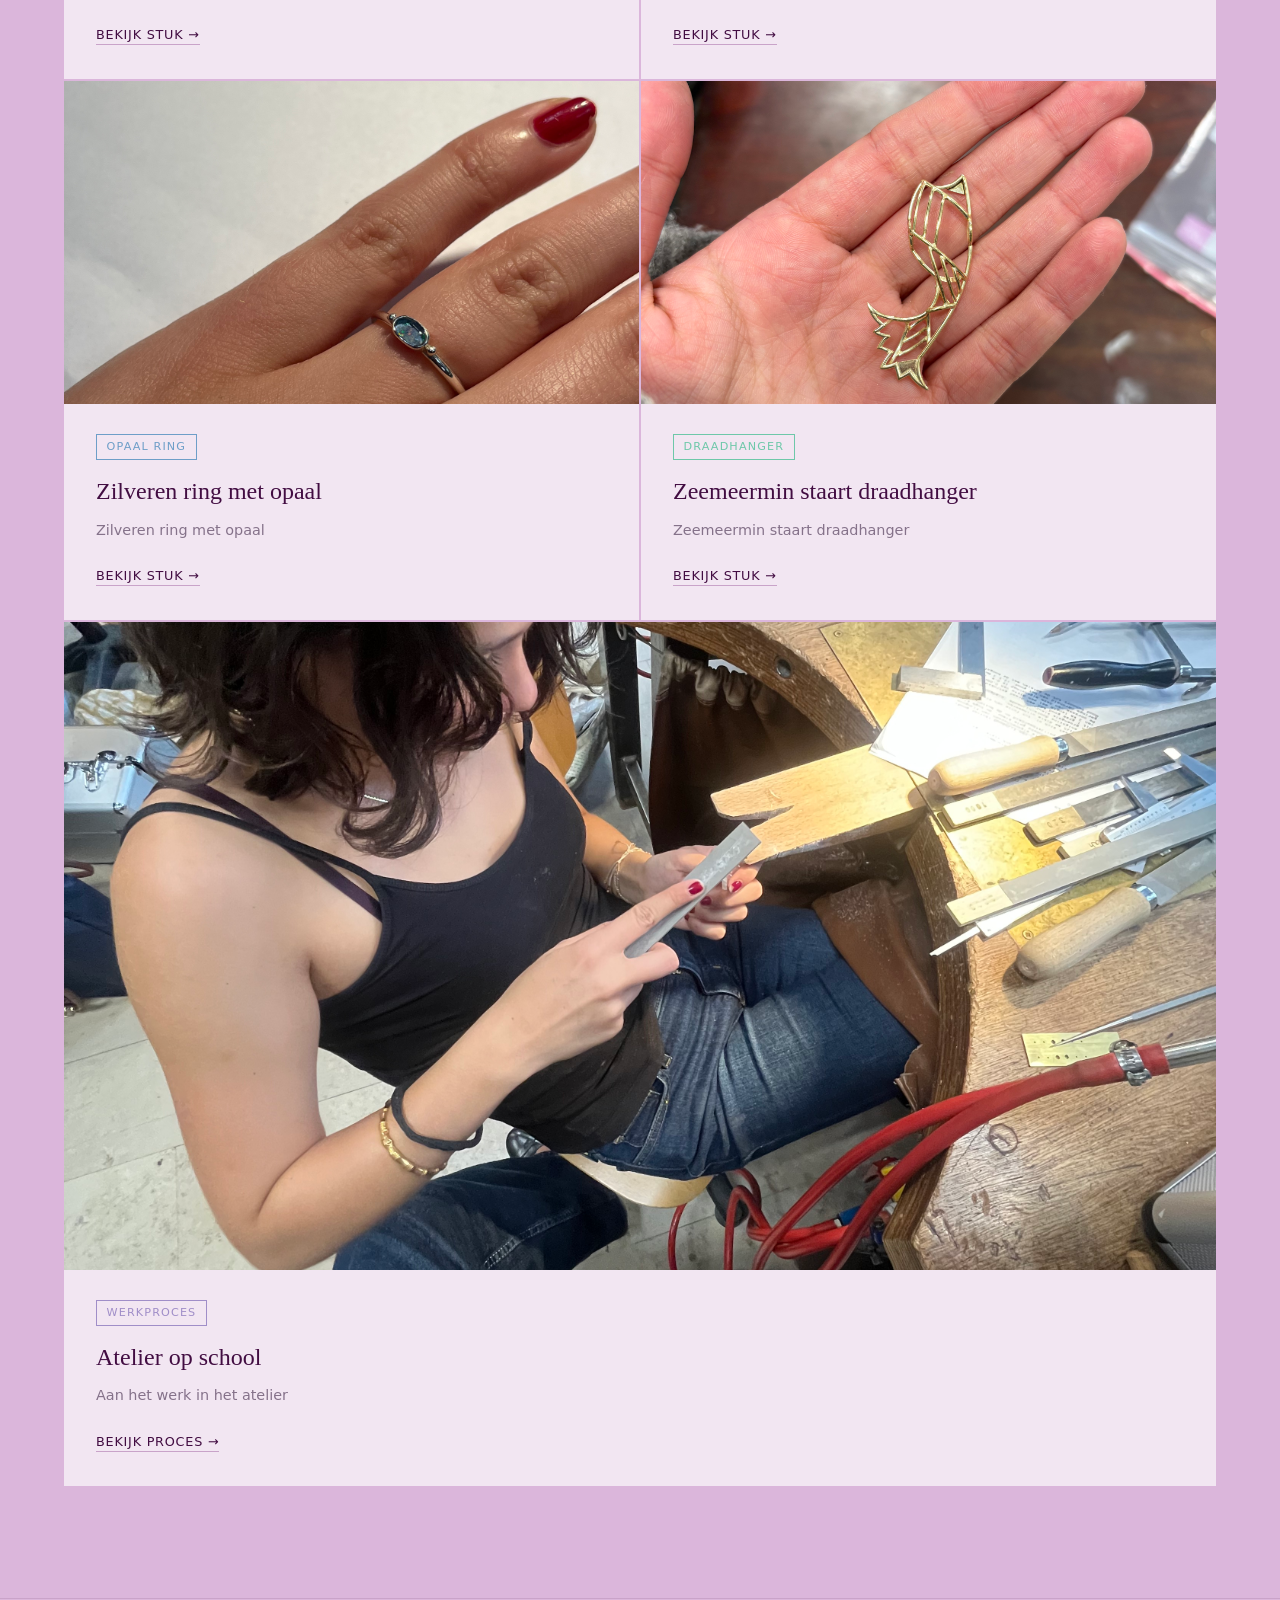
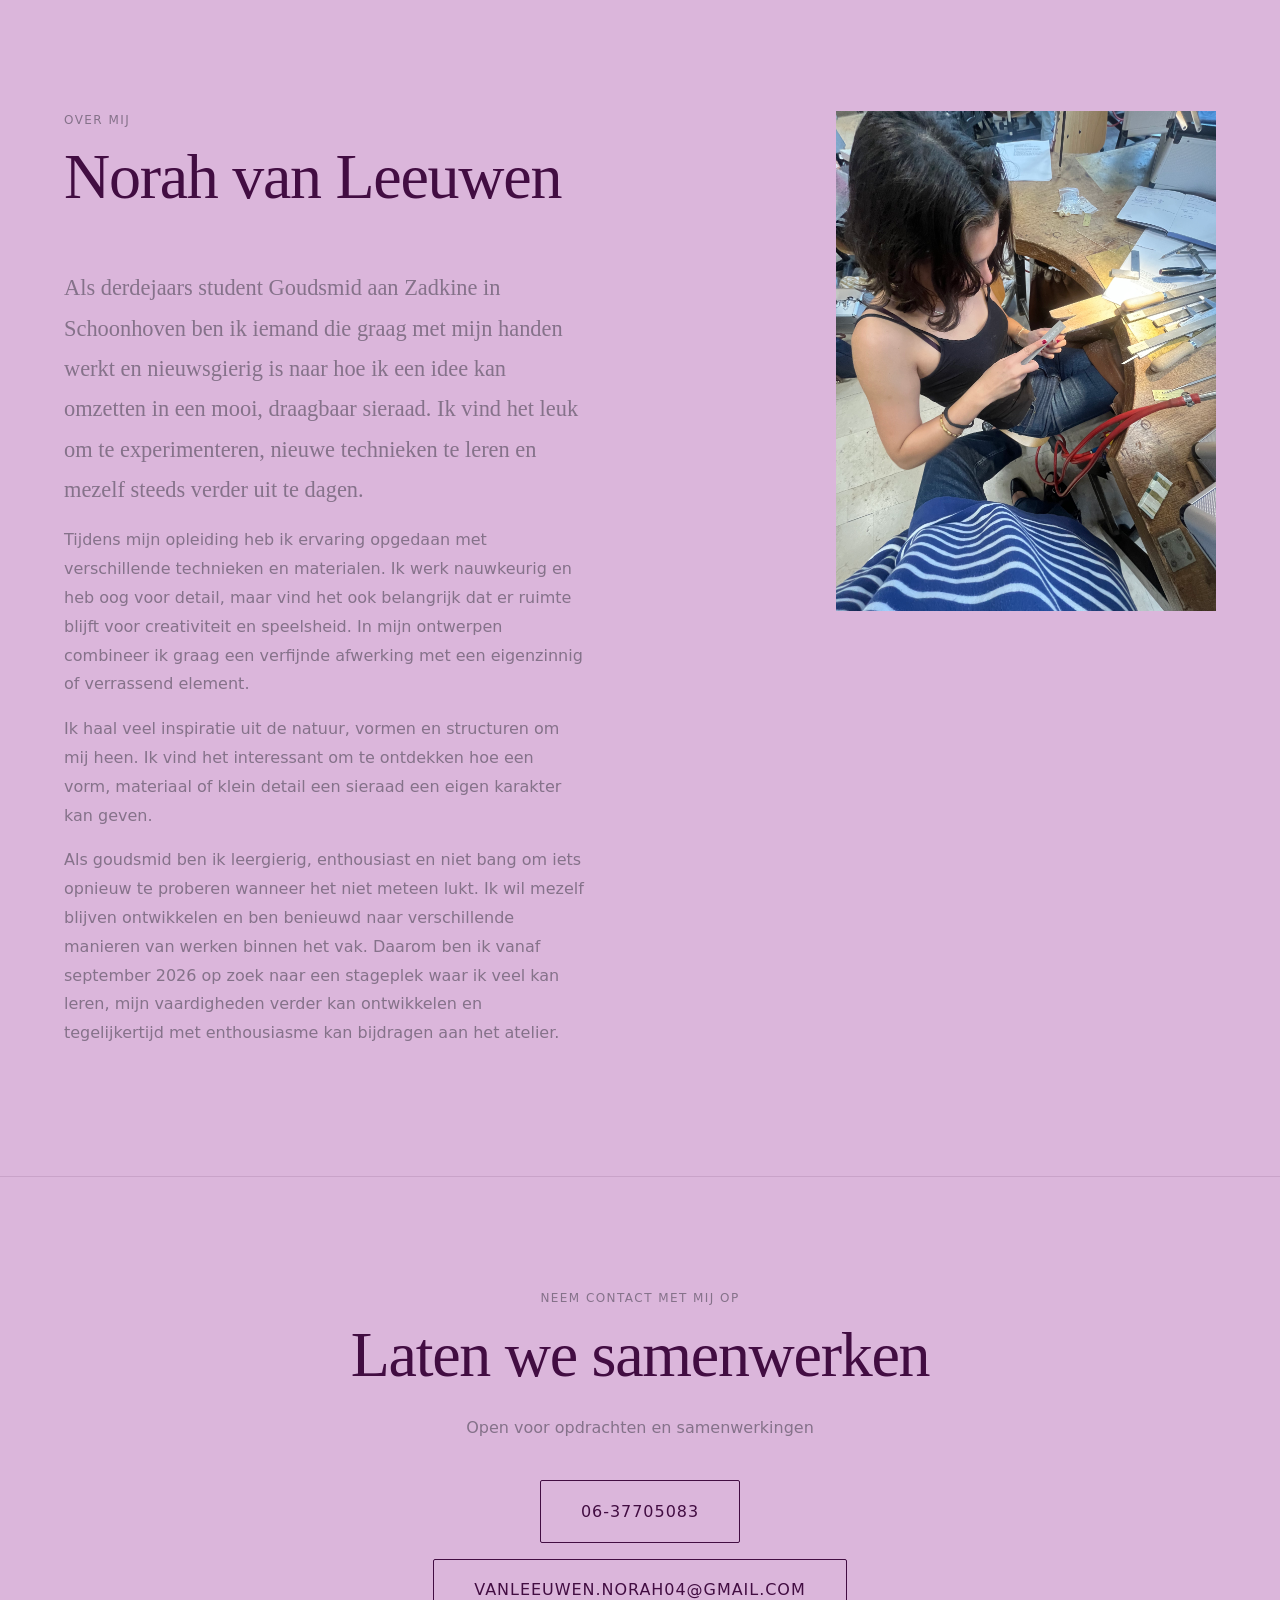
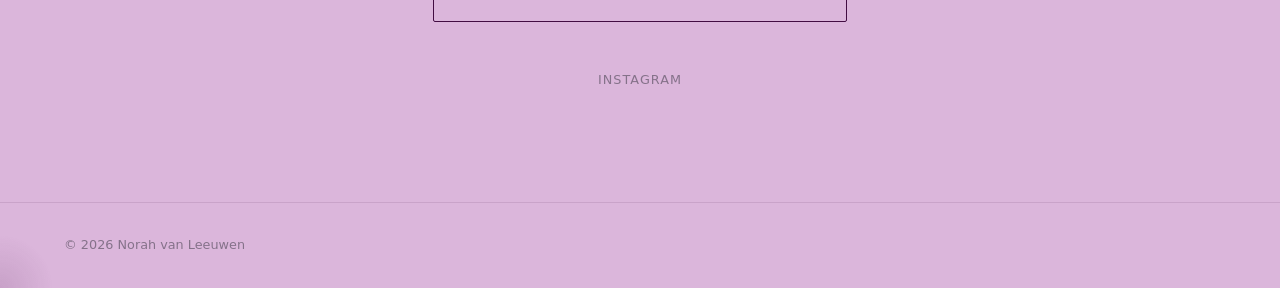
==== commit dc9d2d18: "mel" ====
--- a/index.html
+++ b/index.html
@@ -111,10 +111,12 @@
                <h2>Laten we samenwerken</h2>
             </div>
             <p class="contact-sub">Open voor opdrachten en samenwerkingen</p>
-            <a href="tel:+31637705083" class="btn btn-large">06-37705083</a>
-            <a href="mailto:vanleeuwen.norah04@gmail.com" class="btn btn-large">vanleeuwen.norah04@gmail.com</a>
+            <div class="contact-buttons">
+               <a href="tel:+31637705083" class="btn btn-large">06-37705083</a>
+               <a href="mailto:vanleeuwen.norah04@gmail.com" class="btn btn-large">vanleeuwen.norah04@gmail.com</a>
+            </div>
             <div class="socials">
-               <a href="https://www.instagram.com/norahvanleeuwen/">Instagram</a>
+               <a href="https://www.instagram.com/norahvanleeuwen_/">Instagram</a>
             </div>
          </div>
       </section>
--- a/style.css
+++ b/style.css
@@ -398,4 +398,41 @@
     opacity: 1 !important;
     transform: none !important;
   }
+}
+
+@media (max-width: 900px) {
+  nav { padding: 1.25rem 2rem; }
+  #hero, #work, #about, #contact { padding-left: 2rem; padding-right: 2rem; }
+  .projects-grid { grid-template-columns: 1fr; }
+  .projects-grid .project-card:last-child:nth-child(odd) {
+    grid-column: span 1;
+  }
+  .about-inner { grid-template-columns: 1fr; gap: 3rem; }
+  footer { padding: 1.5rem 2rem; flex-direction: column; gap: 0.5rem; }
+}
+
+
+.contact-buttons {
+  display: flex;
+  flex-direction: column;
+  gap: 1rem;
+  align-items: center;
+}
+
+.btn {
+  border-radius: 2px;
+}
+
+@media (max-width: 600px) {
+  .contact-buttons {
+    width: 100%;
+    gap: 0.85rem;
+  }
+
+  .btn-large {
+    width: 100%;
+    font-size: 0.9rem;
+    padding: 1rem 1.5rem;
+    letter-spacing: 0.03em;
+  }
 }
